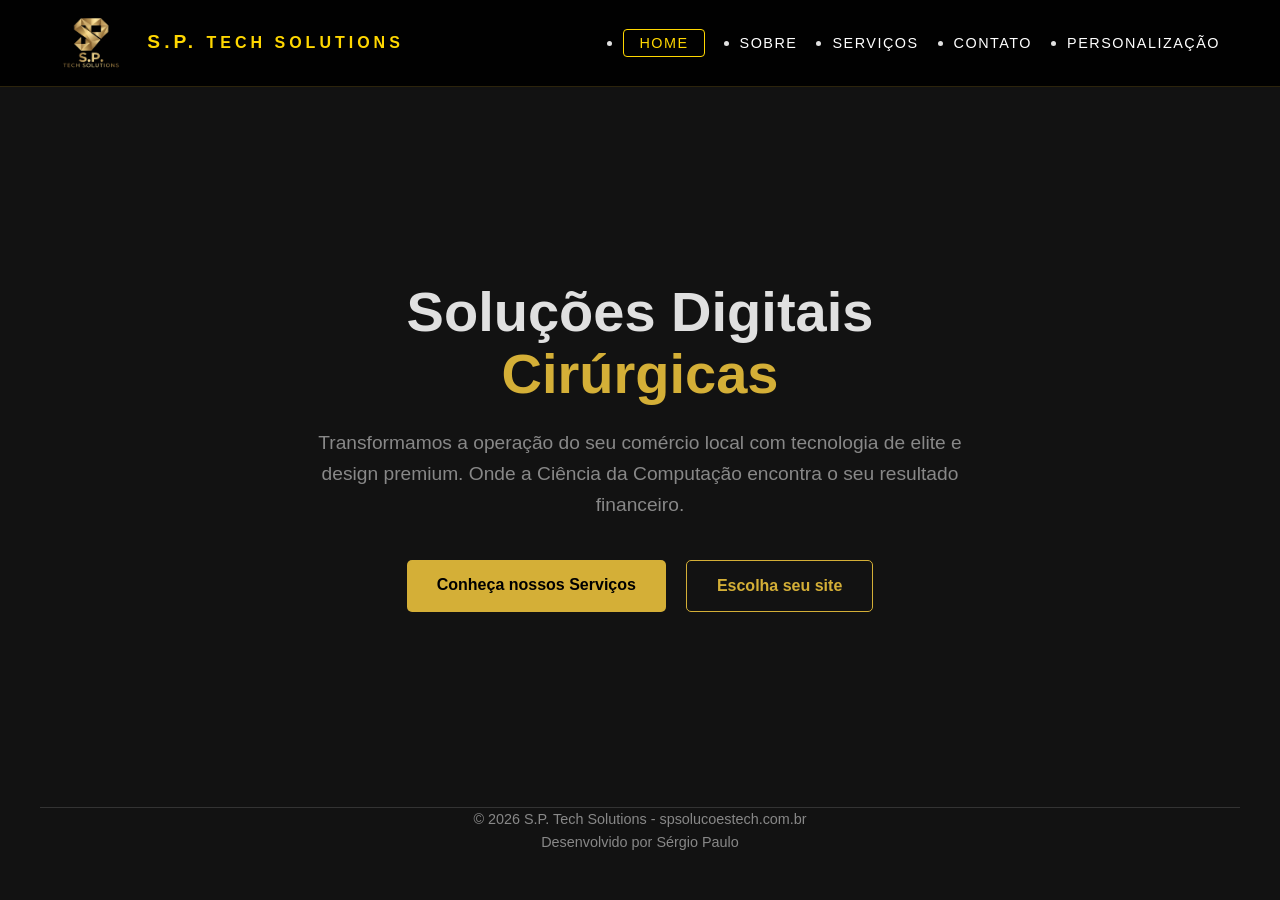
==== index.html @ 00814266 "Initial commit: Estrutura completa SP Tech com abas e identidade visual" ====
<!DOCTYPE html>
<html lang="pt-br">
<head>
    <meta charset="UTF-8">
    <meta name="viewport" content="width=device-width, initial-scale=1.0">
    <title>S.P. Tech Solutions | Excelência Tecnológica</title>
    <link rel="icon" type="image/png" href="assets/img/logop_Sfundo - site.png">
    <link rel="stylesheet" href="style.css">
</head>
<body>

    <header>
        <nav class="container">
            <div class="logo">
                <img src="assets/img/logop_Sfundo.png" alt="S.P. Tech Solutions Logo" class="logo-img">
                <span class="logo-text">S.P. <small>TECH SOLUTIONS</small></span>
            </div>
            <ul class="nav-links">
                <li><a href="index.html" class="active">Home</a></li>
                <li><a href="pages/sobre/index.html">Sobre</a></li>
                <li><a href="pages/servicos/index.html">Serviços</a></li>
                <li><a href="pages/contato/index.html">Contato</a></li>
                <li><a href="pages/personalizacao/index.html">Personalização</a></li>
            </ul>
        </nav>
    </header>

    <main class="hero container">
        <section class="hero-content">
            <h1>Soluções Digitais <br><span class="highlight">Cirúrgicas</span></h1>
            <p>Transformamos a operação do seu comércio local com tecnologia de elite e design premium. Onde a Ciência da Computação encontra o seu resultado financeiro.</p>
            <div class="cta-group">
                <a href="pages/servicos/index.html" class="btn btn-primary">Conheça nossos Serviços</a>
                <a href="pages/personalizacao/index.html" class="btn btn-secondary">Escolha seu site</a>
            </div>
        </section>
    </main>

    <footer class="container">
        <p>&copy; 2026 S.P. Tech Solutions - spsolucoestech.com.br</p>
        <p>Desenvolvido por Sérgio Paulo</p>
    </footer>

    <script src="script.js"></script>
</body>
</html>
---- style.css ----
/* Variáveis para facilitar a manutenção */
:root {
    --preto-fosco: #121212;
    --preto-card: #1e1e1e;
    --dourado: #d4af37;
    --dourado-hover: #f4cf6d;
    --branco-texto: #e0e0e0;
    --cinza-suave: #888;
}

* {
    margin: 0;
    padding: 0;
    box-sizing: border-box;
}

body {
    background-color: var(--preto-fosco);
    color: var(--branco-texto);
    font-family: 'Segoe UI', Roboto, Helvetica, Arial, sans-serif;
    line-height: 1.6;
}

.container {
    max-width: 1200px;
    margin: 0 auto;
    padding: 0 20px;
}

/* Header & Navegação */
/* Importando uma fonte mais sofisticada (opcional, mas recomendado) */
@import url('https://fonts.googleapis.com/css2?family=Montserrat:wght@300;600&display=swap');

header {
    background-color: rgba(0, 0, 0, 0.95);
    padding: 0.8rem 0; /* Header mais fino = mais elegante */
    border-bottom: 1px solid rgba(212, 175, 55, 0.2);
    position: sticky;
    top: 0;
    z-index: 1000;
}

nav {
    display: flex;
    justify-content: space-between;
    align-items: center;
    max-width: 1200px; /* Reduzi o max-width para os itens não ficarem "fugindo" tanto para as bordas */
    margin: 0 auto;
    padding: 0 20px;
}

.logo {
    display: flex;
    align-items: center;
    gap: 15px;
}

.logo-img {
    height: 60px; /* Aumentei um pouco como você pediu */
    transition: transform 0.3s ease;
}

.logo-img:hover {
    transform: scale(1.1); /* Leve interação ao passar o mouse */
}

.logo-text {
    /* Fonte Robusta e Moderna */
    font-family: 'Montserrat', sans-serif; 
    font-weight: 800; /* Bem negrito */
    font-size: 1.2rem;
    color: #FFD700; /* Dourado Vivo */
    text-transform: uppercase;
    letter-spacing: 4px; /* Espaço entre letras para preencher o visual */
    margin-left: 10px;
}

.nav-links {
    display: flex;
    gap: 35px; /* Espaço entre os links */
}

.nav-links a.active {
    color: #FFD700;
    border: 1px solid #FFD700;
    padding: 5px 15px;
    border-radius: 4px;
}

.nav-links a {
    font-family: 'Montserrat', sans-serif;
    text-decoration: none;
    color: #ffffff;
    font-weight: 300;
    font-size: 0.9rem;
    text-transform: uppercase;
    letter-spacing: 1.5px;
    transition: all 0.3s ease;
    position: relative;
}

/* Efeito de linha que surge embaixo do link */
.nav-links a::after {
    content: '';
    position: absolute;
    width: 0;
    height: 1px;
    bottom: -5px;
    left: 0;
    background-color: var(--dourado);
    transition: width 0.3s ease;
}

.nav-links a:hover {
    color: var(--dourado);
}

.nav-links a:hover::after {
    width: 100%;
}

/* Seção Hero */
.hero {
    height: 80vh;
    display: flex;
    align-items: center;
    justify-content: center;
    text-align: center;
}

.hero h1 {
    font-size: 3.5rem;
    margin-bottom: 1.5rem;
    line-height: 1.1;
}

.highlight {
    color: var(--dourado);
}

.hero p {
    font-size: 1.2rem;
    color: var(--cinza-suave);
    max-width: 700px;
    margin: 0 auto 2.5rem;
}

/* Botões */
.cta-group {
    display: flex;
    gap: 20px;
    justify-content: center;
}

.btn {
    padding: 12px 30px;
    text-decoration: none;
    font-weight: bold;
    border-radius: 5px;
    transition: 0.4s;
}

.btn-primary {
    background-color: var(--dourado);
    color: black;
}

.btn-primary:hover {
    background-color: var(--dourado-hover);
    transform: scale(1.05);
}

.btn-secondary {
    border: 1px solid var(--dourado);
    color: var(--dourado);
}

.btn-secondary:hover {
    background-color: rgba(212, 175, 55, 0.1);
}

/* Rodapé */
footer {
    padding: 40px 0;
    border-top: 1px solid #333;
    text-align: center;
    color: var(--cinza-suave);
    font-size: 0.9rem;
}
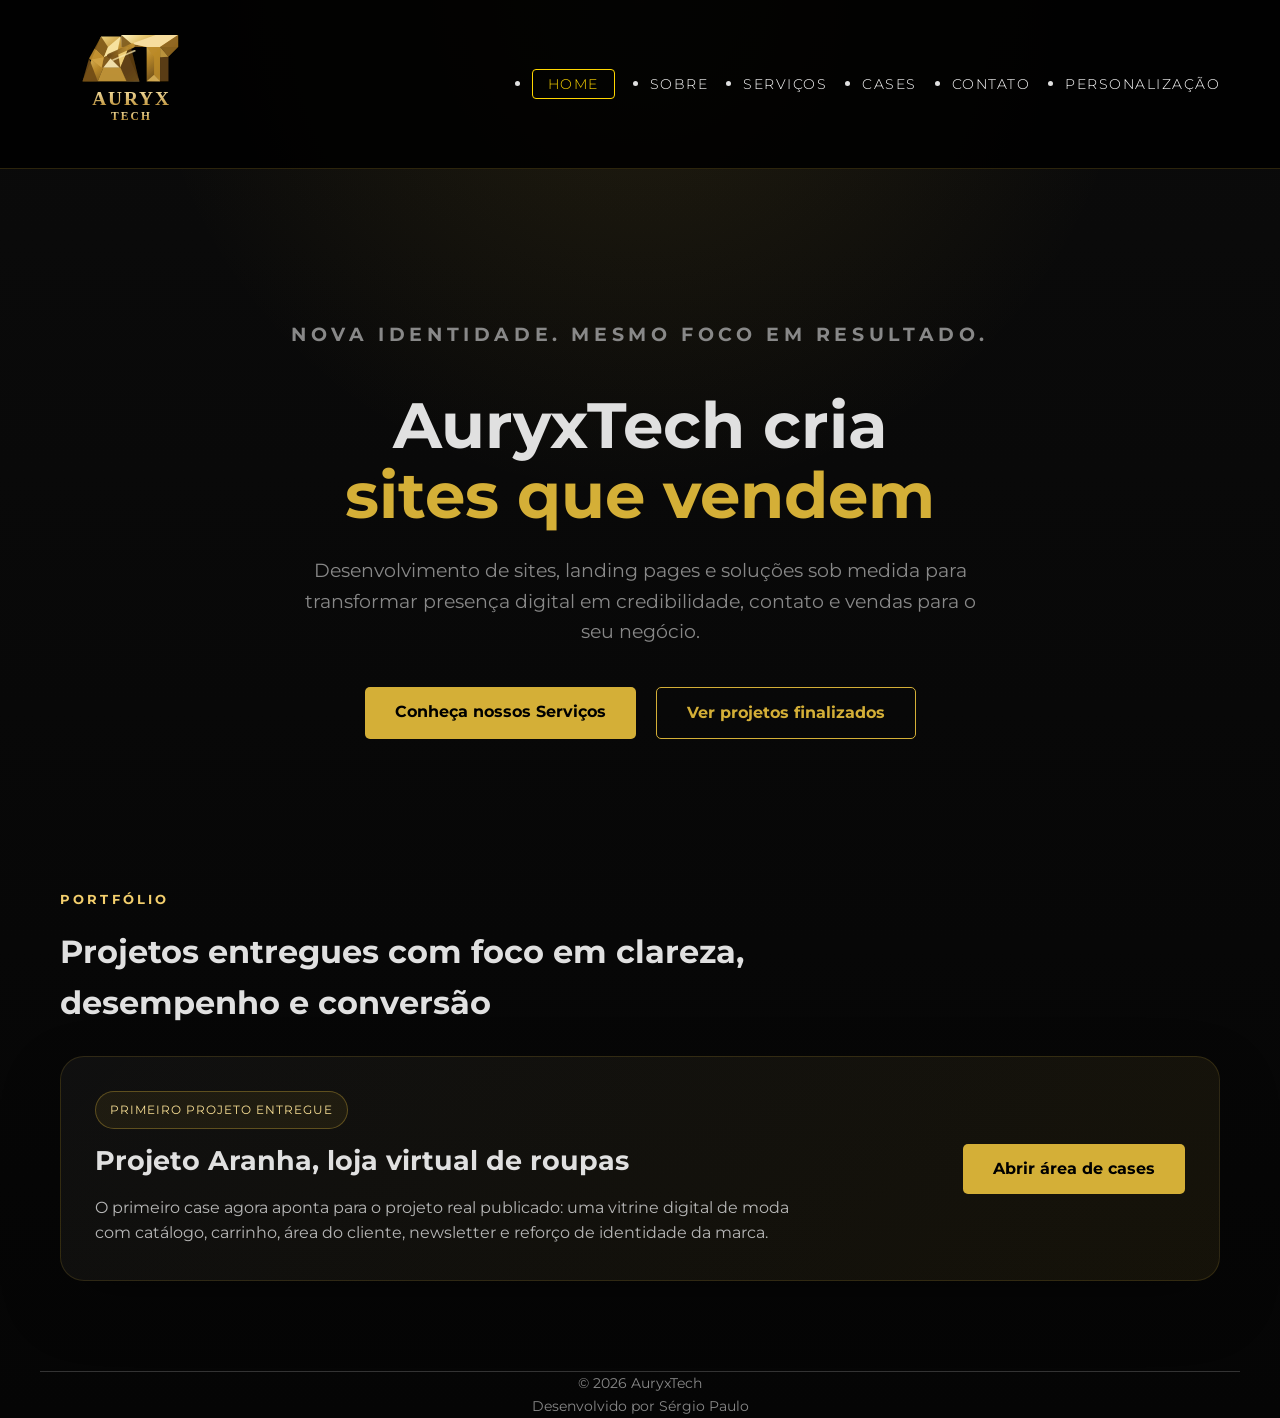
==== commit 58d67da4: "Rebrand site to AuryxTech and add cases page" ====
--- a/index.html
+++ b/index.html
@@ -3,22 +3,22 @@
 <head>
     <meta charset="UTF-8">
     <meta name="viewport" content="width=device-width, initial-scale=1.0">
-    <title>S.P. Tech Solutions | Excelência Tecnológica</title>
-    <link rel="icon" type="image/png" href="assets/img/logop_Sfundo - site.png">
+    <title>AuryxTech | Sites, sistemas e presença digital</title>
+    <link rel="icon" type="image/svg+xml" href="assets/img/auryx-favicon.svg">
     <link rel="stylesheet" href="style.css">
 </head>
 <body>
 
     <header>
         <nav class="container">
-            <div class="logo">
-                <img src="assets/img/logop_Sfundo.png" alt="S.P. Tech Solutions Logo" class="logo-img">
-                <span class="logo-text">S.P. <small>TECH SOLUTIONS</small></span>
-            </div>
+            <a href="index.html" class="logo" aria-label="AuryxTech - voltar para a página inicial">
+                <img src="assets/img/auryx-logo.svg" alt="Logo AuryxTech" class="logo-img logo-full">
+            </a>
             <ul class="nav-links">
                 <li><a href="index.html" class="active">Home</a></li>
                 <li><a href="pages/sobre/index.html">Sobre</a></li>
                 <li><a href="pages/servicos/index.html">Serviços</a></li>
+                <li><a href="pages/cases/index.html">Cases</a></li>
                 <li><a href="pages/contato/index.html">Contato</a></li>
                 <li><a href="pages/personalizacao/index.html">Personalização</a></li>
             </ul>
@@ -27,17 +27,34 @@
 
     <main class="hero container">
         <section class="hero-content">
-            <h1>Soluções Digitais <br><span class="highlight">Cirúrgicas</span></h1>
-            <p>Transformamos a operação do seu comércio local com tecnologia de elite e design premium. Onde a Ciência da Computação encontra o seu resultado financeiro.</p>
+            <p class="eyebrow">Nova identidade. Mesmo foco em resultado.</p>
+            <h1>AuryxTech cria <br><span class="highlight">sites que vendem</span></h1>
+            <p>Desenvolvimento de sites, landing pages e soluções sob medida para transformar presença digital em credibilidade, contato e vendas para o seu negócio.</p>
             <div class="cta-group">
                 <a href="pages/servicos/index.html" class="btn btn-primary">Conheça nossos Serviços</a>
-                <a href="pages/personalizacao/index.html" class="btn btn-secondary">Escolha seu site</a>
+                <a href="pages/cases/index.html" class="btn btn-secondary">Ver projetos finalizados</a>
             </div>
         </section>
     </main>
 
+    <section class="container home-preview">
+        <div class="section-heading">
+            <p class="eyebrow">Portfólio</p>
+            <h2>Projetos entregues com foco em clareza, desempenho e conversão</h2>
+        </div>
+
+        <article class="case-highlight-card">
+            <div>
+                <span class="case-badge">Primeiro projeto entregue</span>
+                <h3>Projeto Aranha, loja virtual de roupas</h3>
+                <p>O primeiro case agora aponta para o projeto real publicado: uma vitrine digital de moda com catálogo, carrinho, área do cliente, newsletter e reforço de identidade da marca.</p>
+            </div>
+            <a href="pages/cases/index.html" class="btn btn-primary">Abrir área de cases</a>
+        </article>
+    </section>
+
     <footer class="container">
-        <p>&copy; 2026 S.P. Tech Solutions - spsolucoestech.com.br</p>
+        <p>&copy; 2026 AuryxTech</p>
         <p>Desenvolvido por Sérgio Paulo</p>
     </footer>
 
--- a/style.css
+++ b/style.css
@@ -1,11 +1,15 @@
+@import url('https://fonts.googleapis.com/css2?family=Cinzel:wght@500;700&family=Montserrat:wght@300;500;600;700;800&display=swap');
+
 /* Variáveis para facilitar a manutenção */
 :root {
     --preto-fosco: #121212;
     --preto-card: #1e1e1e;
+    --preto-profundo: #050505;
     --dourado: #d4af37;
     --dourado-hover: #f4cf6d;
     --branco-texto: #e0e0e0;
     --cinza-suave: #888;
+    --cinza-borda: rgba(212, 175, 55, 0.16);
 }
 
 * {
@@ -15,10 +19,13 @@
 }
 
 body {
-    background-color: var(--preto-fosco);
+    background:
+        radial-gradient(circle at top, rgba(212, 175, 55, 0.12), transparent 32%),
+        linear-gradient(180deg, #0b0b0b 0%, var(--preto-profundo) 100%);
     color: var(--branco-texto);
-    font-family: 'Segoe UI', Roboto, Helvetica, Arial, sans-serif;
+    font-family: 'Montserrat', sans-serif;
     line-height: 1.6;
+    min-height: 100vh;
 }
 
 .container {
@@ -27,9 +34,17 @@
     padding: 0 20px;
 }
 
+.eyebrow {
+    color: var(--dourado-hover);
+    font-size: 0.82rem;
+    font-weight: 700;
+    letter-spacing: 0.24em;
+    text-transform: uppercase;
+    margin-bottom: 16px;
+}
+
 /* Header & Navegação */
 /* Importando uma fonte mais sofisticada (opcional, mas recomendado) */
-@import url('https://fonts.googleapis.com/css2?family=Montserrat:wght@300;600&display=swap');
 
 header {
     background-color: rgba(0, 0, 0, 0.95);
@@ -52,12 +67,18 @@
 .logo {
     display: flex;
     align-items: center;
-    gap: 15px;
+    text-decoration: none;
 }
 
 .logo-img {
-    height: 60px; /* Aumentei um pouco como você pediu */
+    display: block;
+    height: 62px; /* Aumentei um pouco como você pediu */
     transition: transform 0.3s ease;
+}
+
+.logo-full {
+    height: 120px;
+    width: auto;
 }
 
 .logo-img:hover {
@@ -65,14 +86,23 @@
 }
 
 .logo-text {
-    /* Fonte Robusta e Moderna */
-    font-family: 'Montserrat', sans-serif; 
-    font-weight: 800; /* Bem negrito */
-    font-size: 1.2rem;
-    color: #FFD700; /* Dourado Vivo */
+    display: flex;
+    flex-direction: column;
+    font-family: 'Cinzel', serif;
+    font-weight: 700;
+    font-size: 1.18rem;
+    color: #f3d988;
     text-transform: uppercase;
-    letter-spacing: 4px; /* Espaço entre letras para preencher o visual */
-    margin-left: 10px;
+    letter-spacing: 0.22em;
+    line-height: 1;
+}
+
+.logo-text small {
+    font-family: 'Montserrat', sans-serif;
+    font-size: 0.68rem;
+    letter-spacing: 0.42em;
+    margin-top: 6px;
+    color: rgba(255, 229, 154, 0.8);
 }
 
 .nav-links {
@@ -128,8 +158,12 @@
     text-align: center;
 }
 
+.hero-content {
+    max-width: 860px;
+}
+
 .hero h1 {
-    font-size: 3.5rem;
+    font-size: 4rem;
     margin-bottom: 1.5rem;
     line-height: 1.1;
 }
@@ -143,6 +177,55 @@
     color: var(--cinza-suave);
     max-width: 700px;
     margin: 0 auto 2.5rem;
+}
+
+.section-heading {
+    margin-bottom: 28px;
+}
+
+.section-heading h2 {
+    font-size: 2rem;
+    max-width: 720px;
+}
+
+.home-preview {
+    padding-bottom: 90px;
+}
+
+.case-highlight-card {
+    display: flex;
+    justify-content: space-between;
+    align-items: center;
+    gap: 28px;
+    padding: 34px;
+    border: 1px solid var(--cinza-borda);
+    border-radius: 24px;
+    background: linear-gradient(135deg, rgba(255, 255, 255, 0.04), rgba(212, 175, 55, 0.08));
+    box-shadow: 0 24px 60px rgba(0, 0, 0, 0.28);
+}
+
+.case-highlight-card h3 {
+    font-size: 1.7rem;
+    margin: 10px 0 12px;
+}
+
+.case-highlight-card p {
+    margin: 0;
+    max-width: 720px;
+    color: #b7b7b7;
+}
+
+.case-badge {
+    display: inline-flex;
+    align-items: center;
+    padding: 8px 14px;
+    border-radius: 999px;
+    border: 1px solid rgba(212, 175, 55, 0.35);
+    color: #f7de94;
+    background: rgba(212, 175, 55, 0.08);
+    font-size: 0.78rem;
+    letter-spacing: 0.08em;
+    text-transform: uppercase;
 }
 
 /* Botões */
@@ -186,4 +269,205 @@
     text-align: center;
     color: var(--cinza-suave);
     font-size: 0.9rem;
+}
+
+/* --- AJUSTES DE RESPONSIVIDADE (MOBILE) --- */
+
+/* 1. Proteção Global contra vazamento */
+html, body {
+    max-width: 100%;
+    overflow-x: hidden; /* Impede o scroll lateral que desloca a tela */
+}
+
+/* 2. Media Query para Celulares (até 768px) */
+@media (max-width: 768px) {
+    
+    /* Header & Navegação */
+    nav {
+        flex-direction: column; /* Coloca a logo em cima e o menu embaixo */
+        align-items: center;
+        text-align: center;
+        gap: 15px;
+        padding: 15px 0;
+    }
+
+    body {
+        position: relative; /* Fundamental para o pseudo-elemento funcionar */
+    }
+
+    body::before {
+        content: '';
+        position: fixed; /* Fixa no fundo enquanto rola */
+        top: 50%;
+        left: 50%;
+        transform: translate(-50%, -50%);
+        width: 90%; /* Logo bem grande e impactante */
+        height: 90%;
+        background-image: url('assets/img/auryx-logo.svg');
+        background-size: contain;
+        background-repeat: no-repeat;
+        background-position: center;
+        opacity: 0.1; /* Bem sutil para não atrapalhar a leitura */
+        z-index: -1; /* Fica atrás de tudo */
+        pointer-events: none; /* Não interfere nos cliques */
+    }
+
+    .hero-content img {
+        display: none !important; /* Esconde a imagem central para mobile */
+    }
+
+    /* --- Outros Ajustes Necessários (já discutidos) --- */
+    h1 {
+        font-size: 2rem;
+        margin-top: 20px;
+    }
+
+    p {
+        font-size: 1rem;
+        padding: 0 10px;
+    }
+
+    .hero img, .sobre-container img { 
+        display: none !important; 
+    }
+
+    .hero-content, .sobre-detalhes {
+        margin-top: 20px;
+        padding: 0 20px;
+    }
+
+    .logo-text {
+        font-size: 1rem; /* Diminui o texto da logo no celular */
+        letter-spacing: 0.16em;
+    }
+
+    .logo-text small {
+        letter-spacing: 0.28em;
+    }
+
+    .nav-links {
+        display: flex;
+        flex-wrap: wrap; /* Se os links forem muitos, eles quebram linha suavemente */
+        justify-content: center;
+        gap: 10px;
+        padding: 0;
+    }
+
+    .nav-links li {
+        list-style: none;
+    }
+
+    .nav-links a {
+        font-size: 0.8rem; /* Diminui um pouco o texto para caber melhor */
+        letter-spacing: 1px;
+    }
+
+    .logo {
+        margin-bottom: 5px;
+    }
+    
+    .logo-img {
+        height: 50px; /* Reduz levemente para ganhar espaço vertical */
+    }
+
+    .logo-full {
+        height: 88px;
+    }
+
+    /* Hero Section (A parte que estava saindo da tela) */
+    .hero {
+        height: auto;
+        padding: 60px 20px;
+    }
+
+    .hero h1 {
+        font-size: 2.2rem; /* Diminuído para caber na largura do celular */
+        line-height: 1.2;
+    }
+
+    .hero p {
+        font-size: 1rem;
+        margin-bottom: 2rem;
+    }
+
+    /* Botões */
+    .cta-group {
+        flex-direction: column; /* Botões um em cima do outro */
+        width: 100%;
+        max-width: 300px;
+        margin: 0 auto;
+    }
+
+    .case-highlight-card {
+        flex-direction: column;
+        align-items: flex-start;
+        padding: 26px;
+    }
+
+    .section-heading h2 {
+        font-size: 1.6rem;
+    }
+
+    .btn {
+        width: 100%; /* Botão ocupa a largura total disponível */
+        text-align: center;
+    }
+    .contato-container {
+        display: flex;
+        flex-direction: column;
+        align-items: center;
+        gap: 30px;
+        padding: 20px;
+    }
+
+    /* 2. Organizando os Cards de E-mail e WhatsApp */
+    /* Em vez de uma lista vertical simples, vamos deixá-los mais compactos */
+    .contato-info {
+        width: 100%;
+        display: grid;
+        grid-template-columns: 1fr; /* Um por linha, mas com design de card */
+        gap: 15px;
+    }
+
+    .info-item {
+        background: rgba(255, 255, 255, 0.05); /* Fundo sutil */
+        padding: 15px;
+        border-radius: 12px;
+        border: 1px solid rgba(212, 175, 55, 0.3); /* Bordas douradas suaves */
+        display: flex;
+        align-items: center;
+        gap: 15px;
+    }
+
+    .info-item .icon {
+        font-size: 1.5rem;
+    }
+
+    .info-item div p {
+        font-size: 0.8rem; /* Diminui o texto longo para não quebrar a tela */
+        word-break: break-all; /* Garante que o e-mail não "fuja" da tela */
+    }
+
+    /* 3. Ajuste do Formulário */
+    .contato-form {
+        width: 100%;
+        max-width: 100%;
+        padding: 25px;
+        background: #111; /* Cor sólida para destacar do fundo transparente */
+        border-radius: 15px;
+        box-shadow: 0 10px 30px rgba(0,0,0,0.5);
+    }
+
+    .contato-form h2 {
+        font-size: 1.4rem;
+        margin-bottom: 20px;
+        text-align: center;
+    }
+
+    /* Fazendo o botão de enviar ocupar a largura toda */
+    .btn-enviar {
+        width: 100%;
+        padding: 15px;
+        font-weight: bold;
+    }
 }
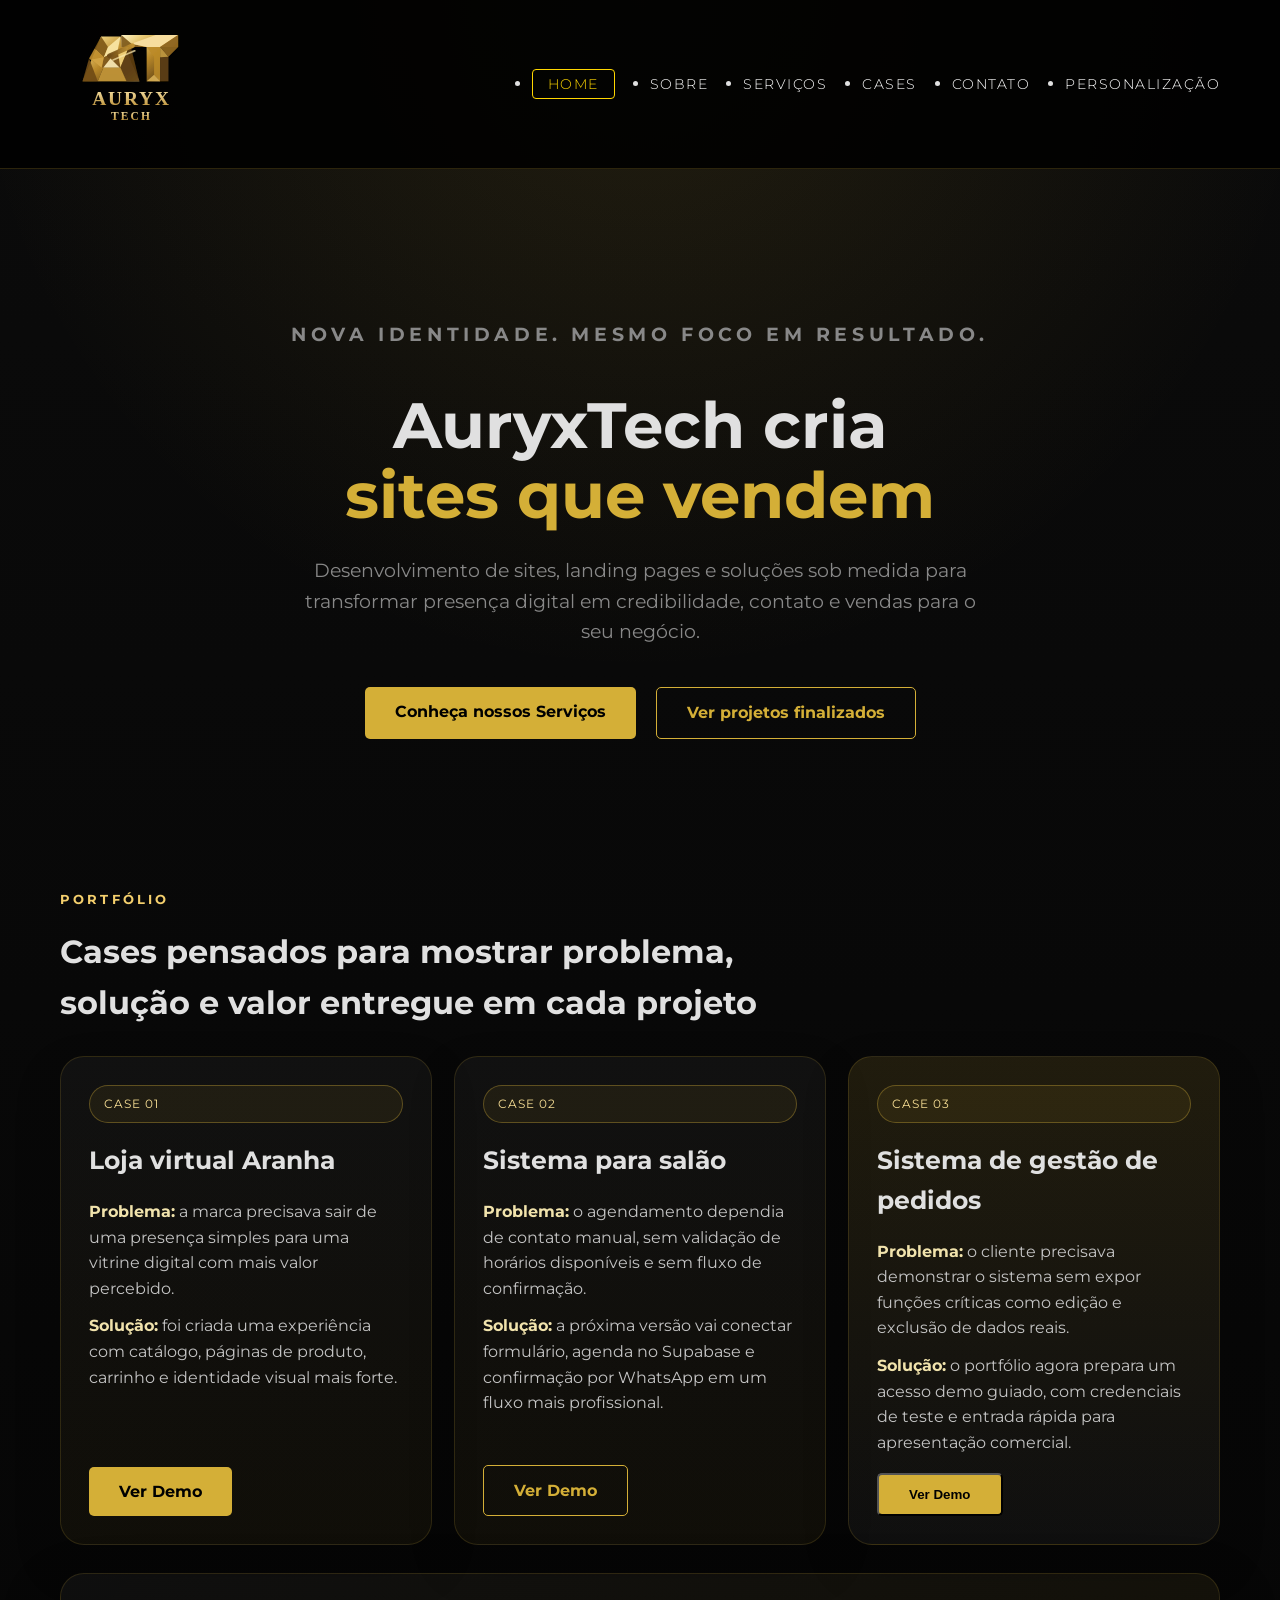
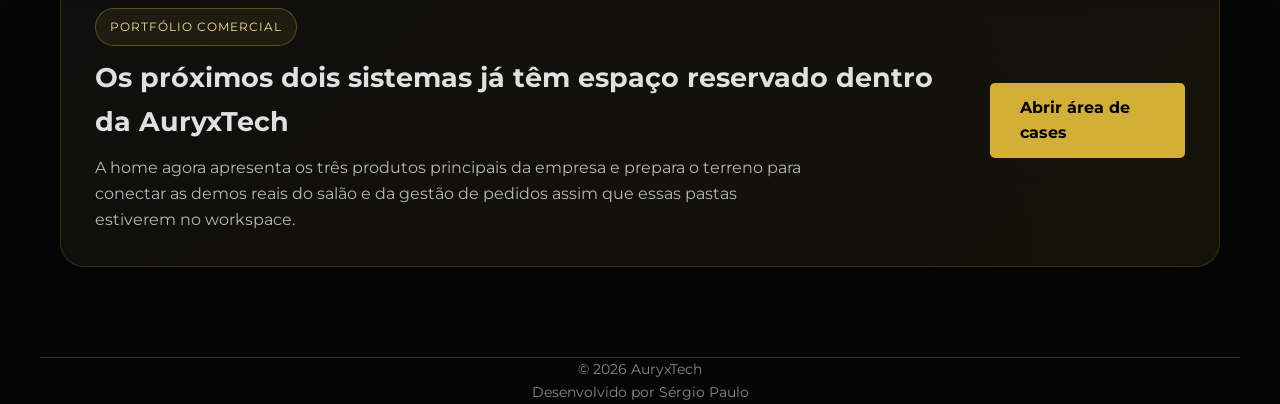
==== commit 7812c7d2: "Update portfolio and guided demo modal" ====
--- a/index.html
+++ b/index.html
@@ -40,18 +40,95 @@
     <section class="container home-preview">
         <div class="section-heading">
             <p class="eyebrow">Portfólio</p>
-            <h2>Projetos entregues com foco em clareza, desempenho e conversão</h2>
+            <h2>Cases pensados para mostrar problema, solução e valor entregue em cada projeto</h2>
+        </div>
+
+        <div class="case-grid">
+            <article class="portfolio-card">
+                <span class="case-badge">Case 01</span>
+                <h3>Loja virtual Aranha</h3>
+                <div class="card-copy">
+                    <p><strong>Problema:</strong> a marca precisava sair de uma presença simples para uma vitrine digital com mais valor percebido.</p>
+                    <p><strong>Solução:</strong> foi criada uma experiência com catálogo, páginas de produto, carrinho e identidade visual mais forte.</p>
+                </div>
+                <div class="card-actions">
+                    <a href="https://loja-roupas-ashy.vercel.app/" class="btn btn-primary" target="_blank" rel="noopener noreferrer">Ver Demo</a>
+                </div>
+            </article>
+
+            <article class="portfolio-card">
+                <span class="case-badge">Case 02</span>
+                <h3>Sistema para salão</h3>
+                <div class="card-copy">
+                    <p><strong>Problema:</strong> o agendamento dependia de contato manual, sem validação de horários disponíveis e sem fluxo de confirmação.</p>
+                    <p><strong>Solução:</strong> a próxima versão vai conectar formulário, agenda no Supabase e confirmação por WhatsApp em um fluxo mais profissional.</p>
+                </div>
+                <div class="card-actions">
+                    <a href="https://meu-salao-app.vercel.app" class="btn btn-secondary" target="_blank" rel="noopener noreferrer">Ver Demo</a>
+                </div>
+            </article>
+
+            <article class="portfolio-card portfolio-card-featured">
+                <span class="case-badge">Case 03</span>
+                <h3>Sistema de gestão de pedidos</h3>
+                <div class="card-copy">
+                    <p><strong>Problema:</strong> o cliente precisava demonstrar o sistema sem expor funções críticas como edição e exclusão de dados reais.</p>
+                    <p><strong>Solução:</strong> o portfólio agora prepara um acesso demo guiado, com credenciais de teste e entrada rápida para apresentação comercial.</p>
+                </div>
+                <div class="card-actions">
+                    <button
+                        type="button"
+                        class="btn btn-primary"
+                        data-modal-open
+                        data-demo-title="Demo do sistema de gestão"
+                        data-demo-email="teste@auryxtech.com.br"
+                        data-demo-password="teste123"
+                        data-demo-url="https://personaliza-mu.vercel.app/login.html"
+                    >Ver Demo</button>
+                </div>
+            </article>
         </div>
 
         <article class="case-highlight-card">
             <div>
-                <span class="case-badge">Primeiro projeto entregue</span>
-                <h3>Projeto Aranha, loja virtual de roupas</h3>
-                <p>O primeiro case agora aponta para o projeto real publicado: uma vitrine digital de moda com catálogo, carrinho, área do cliente, newsletter e reforço de identidade da marca.</p>
+                <span class="case-badge">Portfólio comercial</span>
+                <h3>Os próximos dois sistemas já têm espaço reservado dentro da AuryxTech</h3>
+                <p>A home agora apresenta os três produtos principais da empresa e prepara o terreno para conectar as demos reais do salão e da gestão de pedidos assim que essas pastas estiverem no workspace.</p>
             </div>
             <a href="pages/cases/index.html" class="btn btn-primary">Abrir área de cases</a>
         </article>
     </section>
+
+    <div class="modal-overlay" id="demo-modal" aria-hidden="true">
+        <div class="demo-modal" role="dialog" aria-modal="true" aria-labelledby="demo-modal-title">
+            <button type="button" class="modal-close" data-modal-close aria-label="Fechar modal">&times;</button>
+            <p class="eyebrow">Acesso de demonstração</p>
+            <h2 id="demo-modal-title">Demo do sistema</h2>
+            <p class="modal-description">A demo agora abre em modo guiado: o login entra preenchido automaticamente e a conta teste e limpa ao encerrar a sessao.</p>
+
+            <div class="demo-flow-card">
+                <div class="demo-flow-step">
+                    <span>1</span>
+                    <p>Abra a demo guiada e entre direto na tela de login preparada para apresentação.</p>
+                </div>
+                <div class="demo-flow-step">
+                    <span>2</span>
+                    <p>O e-mail e a senha de teste já vão preenchidos automaticamente.</p>
+                </div>
+                <div class="demo-flow-step">
+                    <span>3</span>
+                    <p>Ao sair da conta demo, os dados criados durante a visita são limpos para o próximo cliente.</p>
+                </div>
+            </div>
+
+            <p class="demo-manual-note">Acesso manual de apoio: <strong id="demo-email">teste@auryxtech.com.br</strong>. <span id="demo-password" class="visually-hidden">teste123</span></p>
+
+            <div class="modal-actions">
+                <a href="https://personaliza-mu.vercel.app/login.html" class="btn btn-primary" id="demo-link" target="_blank" rel="noopener noreferrer">Abrir login da demo</a>
+                <button type="button" class="btn btn-secondary" data-copy-credentials>Copiar acesso manual</button>
+            </div>
+        </div>
+    </div>
 
     <footer class="container">
         <p>&copy; 2026 AuryxTech</p>
--- a/style.css
+++ b/style.css
@@ -192,6 +192,58 @@
     padding-bottom: 90px;
 }
 
+.case-grid {
+    display: grid;
+    grid-template-columns: repeat(3, minmax(0, 1fr));
+    gap: 22px;
+    margin-bottom: 28px;
+}
+
+.portfolio-card {
+    display: flex;
+    flex-direction: column;
+    gap: 18px;
+    min-height: 100%;
+    padding: 28px;
+    border: 1px solid var(--cinza-borda);
+    border-radius: 24px;
+    background: linear-gradient(180deg, rgba(255, 255, 255, 0.04), rgba(212, 175, 55, 0.05));
+    box-shadow: 0 20px 45px rgba(0, 0, 0, 0.22);
+}
+
+.portfolio-card-featured {
+    background: linear-gradient(180deg, rgba(212, 175, 55, 0.12), rgba(255, 255, 255, 0.04));
+}
+
+.portfolio-card h3 {
+    font-size: 1.55rem;
+}
+
+.card-copy {
+    display: grid;
+    gap: 12px;
+    color: #c4c4c4;
+}
+
+.card-copy p {
+    margin: 0;
+}
+
+.card-copy strong {
+    color: #f1e3ac;
+}
+
+.card-actions {
+    margin-top: auto;
+}
+
+.card-actions .btn,
+.modal-actions .btn {
+    display: inline-flex;
+    align-items: center;
+    justify-content: center;
+}
+
 .case-highlight-card {
     display: flex;
     justify-content: space-between;
@@ -260,6 +312,155 @@
 
 .btn-secondary:hover {
     background-color: rgba(212, 175, 55, 0.1);
+}
+
+.is-disabled {
+    opacity: 0.55;
+    pointer-events: none;
+}
+
+.modal-overlay {
+    position: fixed;
+    inset: 0;
+    display: flex;
+    align-items: center;
+    justify-content: center;
+    padding: 20px;
+    background: rgba(0, 0, 0, 0.76);
+    opacity: 0;
+    visibility: hidden;
+    pointer-events: none;
+    transition: opacity 0.25s ease, visibility 0.25s ease;
+    z-index: 2000;
+}
+
+.modal-overlay.is-open {
+    opacity: 1;
+    visibility: visible;
+    pointer-events: auto;
+}
+
+.demo-modal {
+    position: relative;
+    width: min(100%, 640px);
+    padding: 34px;
+    border: 1px solid rgba(212, 175, 55, 0.22);
+    border-radius: 28px;
+    background: linear-gradient(180deg, rgba(16, 16, 16, 0.98), rgba(28, 23, 9, 0.98));
+    box-shadow: 0 30px 80px rgba(0, 0, 0, 0.42);
+}
+
+.demo-modal h2 {
+    font-size: 2rem;
+    margin-bottom: 12px;
+}
+
+.modal-description {
+    color: #b8b8b8;
+}
+
+.demo-flow-card {
+    display: grid;
+    gap: 12px;
+    margin: 26px 0 18px;
+}
+
+.demo-flow-step {
+    display: grid;
+    grid-template-columns: 42px 1fr;
+    gap: 14px;
+    align-items: start;
+    padding: 16px 18px;
+    border-radius: 18px;
+    border: 1px solid rgba(212, 175, 55, 0.14);
+    background: rgba(255, 255, 255, 0.03);
+}
+
+.demo-flow-step span {
+    display: inline-flex;
+    align-items: center;
+    justify-content: center;
+    width: 42px;
+    height: 42px;
+    border-radius: 999px;
+    background: rgba(212, 175, 55, 0.14);
+    color: var(--dourado-hover);
+    font-weight: 800;
+}
+
+.demo-flow-step p {
+    margin: 0;
+    color: #dfdfdf;
+}
+
+.demo-manual-note {
+    margin: 0 0 22px;
+    color: #bbbbbb;
+}
+
+.demo-manual-note strong {
+    color: #f3e0a3;
+}
+
+.demo-credentials {
+    display: grid;
+    grid-template-columns: repeat(2, minmax(0, 1fr));
+    gap: 16px;
+    margin: 28px 0;
+}
+
+.credential-box {
+    padding: 18px;
+    border-radius: 18px;
+    border: 1px solid rgba(212, 175, 55, 0.16);
+    background: rgba(255, 255, 255, 0.03);
+}
+
+.credential-box span {
+    display: block;
+    font-size: 0.82rem;
+    letter-spacing: 0.08em;
+    text-transform: uppercase;
+    color: var(--dourado-hover);
+    margin-bottom: 8px;
+}
+
+.credential-box strong {
+    font-size: 1rem;
+    color: #f2f2f2;
+    word-break: break-word;
+}
+
+.modal-actions {
+    display: flex;
+    flex-wrap: wrap;
+    gap: 14px;
+}
+
+.modal-close {
+    position: absolute;
+    top: 16px;
+    right: 18px;
+    width: 40px;
+    height: 40px;
+    border: 0;
+    border-radius: 999px;
+    background: rgba(255, 255, 255, 0.08);
+    color: #fff;
+    font-size: 1.5rem;
+    cursor: pointer;
+}
+
+.visually-hidden {
+    position: absolute;
+    width: 1px;
+    height: 1px;
+    padding: 0;
+    margin: -1px;
+    overflow: hidden;
+    clip: rect(0, 0, 0, 0);
+    white-space: nowrap;
+    border: 0;
 }
 
 /* Rodapé */
@@ -404,6 +605,15 @@
         padding: 26px;
     }
 
+    .case-grid,
+    .demo-credentials {
+        grid-template-columns: 1fr;
+    }
+
+    .demo-flow-step {
+        grid-template-columns: 1fr;
+    }
+
     .section-heading h2 {
         font-size: 1.6rem;
     }
@@ -412,6 +622,19 @@
         width: 100%; /* Botão ocupa a largura total disponível */
         text-align: center;
     }
+
+    .demo-modal {
+        padding: 24px;
+    }
+
+    .demo-modal h2 {
+        font-size: 1.6rem;
+    }
+
+    .modal-actions {
+        flex-direction: column;
+    }
+
     .contato-container {
         display: flex;
         flex-direction: column;
